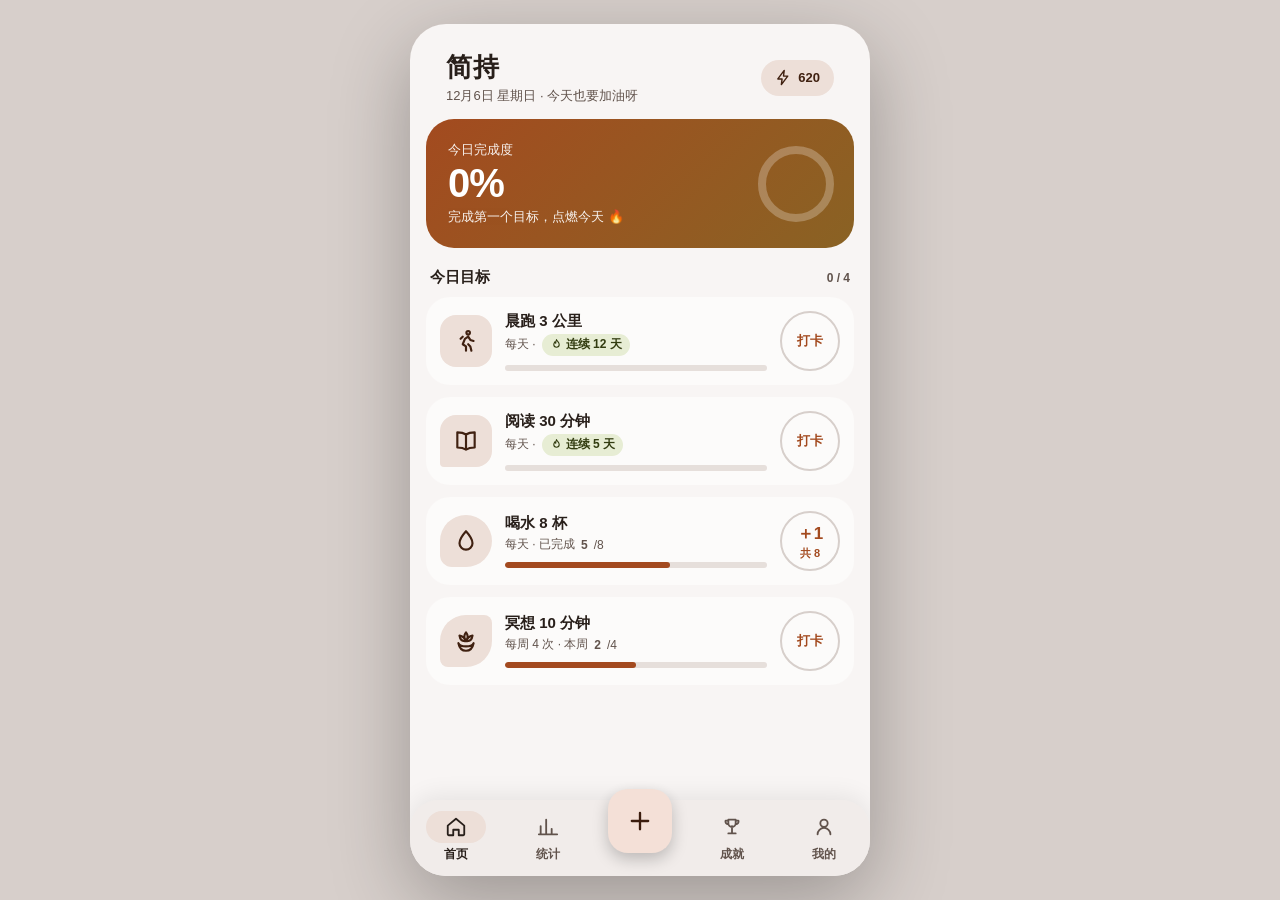
==== index.html @ 39d741bb "feat: 简持 v1.0.0 — 习惯打卡应用(原生 HTML/CSS/JS + Android WebView 壳 + CI)" ====
<!DOCTYPE html>
<html lang="zh-CN">
<head>
<meta charset="UTF-8">
<meta name="viewport" content="width=device-width, initial-scale=1.0, viewport-fit=cover">
<meta name="theme-color" content="#f6f2ec">
<title>简持</title>

  <link rel="stylesheet" href="css/style.css">
</head>
<body>
<div id="app">

  <!-- ================= 首页 ================= -->
  <section class="view active" id="view-home" aria-label="首页">
    <header class="topbar">
      <div class="row">
        <div>
          <h1>简持</h1>
          <div class="date-line" id="dateLine"></div>
        </div>
        <span class="chip" id="energyChip" title="能量"></span>
      </div>
    </header>
    <div class="hero">
      <div class="sub">今日完成度</div>
      <div class="big" id="heroPct">0%</div>
      <div class="sub" id="heroDesc"></div>
      <svg class="ring" width="84" height="84" viewBox="0 0 84 84" aria-hidden="true">
        <circle cx="42" cy="42" r="34" stroke="rgba(255,255,255,.25)" stroke-width="8" fill="none"/>
        <circle id="heroRing" cx="42" cy="42" r="34" stroke="#fff" stroke-width="8" fill="none"
          stroke-linecap="round" stroke-dasharray="213.6" stroke-dashoffset="213.6"
          transform="rotate(-90 42 42)" style="transition:stroke-dashoffset .8s var(--ease-emph)"/>
      </svg>
    </div>
    <div class="section-title">今日目标 <small id="goalCount"></small></div>
    <div id="goalList"></div>
  </section>

  <!-- ================= 统计 ================= -->
  <section class="view" id="view-stats" aria-label="统计">
    <header class="topbar">
      <div class="row"><h1>统计</h1><div class="month-nav"><button class="mn-btn" id="monthPrev" aria-label="上一月">‹</button><span class="chip" id="monthChip"></span><button class="mn-btn" id="monthNext" aria-label="下一月">›</button></div></div>
    </header>
    <div class="stat-row" id="statRow"></div>
    <div class="card">
      <div class="section-title" style="margin:0 0 4px">本周概览 <small id="weekSummary"></small></div>
      <div class="week-strip" id="weekStrip"></div>
    </div>
    <div class="card">
      <b style="font-size:15px" id="heatTitle">本月热力图</b>
      <div class="heat-grid" id="heatGrid"></div>
      <div id="heatDetail" class="heat-detail" hidden></div>
      <div class="legend">少 <i style="background:var(--surface-container-highest)"></i><i class="heat l1" style="aspect-ratio:auto;width:12px"></i><i class="heat l2" style="aspect-ratio:auto;width:12px"></i><i class="heat l3" style="aspect-ratio:auto;width:12px"></i> 多</div>
    </div>
    <div class="card">
      <div class="section-title" style="margin:0 0 4px">目标完成率<small id="perGoalMonth">本月</small></div>
      <div id="perGoalList"></div>
    </div>
  </section>

  <!-- ================= 成就 ================= -->
  <section class="view" id="view-awards" aria-label="成就">
    <header class="topbar"><div class="row"><h1>成就</h1></div></header>
    <div class="level-card">
      <div class="level-badge" id="levelIcon"></div>
      <div style="font-weight:900;font-size:20px" id="levelName"></div>
      <div style="font-size:13px;font-weight:600;margin-top:4px" id="levelNext"></div>
      <div style="background:rgba(0,0,0,.14);border-radius:4px;height:10px;margin-top:12px;overflow:hidden">
        <div id="levelBar" style="width:0%;height:100%;background:var(--tertiary);border-radius:4px;transition:width .8s var(--ease-emph)"></div>
      </div>
    </div>
    <div class="section-title">我的徽章 <small id="badgeCount"></small></div>
    <div class="card"><div class="badge-grid" id="badgeGrid"></div></div>
    <div class="card" style="text-align:center;padding:24px">
      <div id="highlightIcon" style="display:flex;justify-content:center;margin-bottom:8px"></div>
      <b style="display:block;margin-bottom:4px;font-size:16px" id="highlightTitle"></b>
      <span style="font-size:13px;color:var(--on-surface-variant)">只和昨天的自己比，稳稳地向前 🌱</span>
    </div>
  </section>

  <!-- ================= 我的 ================= -->
  <section class="view" id="view-me" aria-label="我的">
    <header class="topbar"><div class="row"><h1>我的</h1></div></header>
    <div class="card me-head">
      <button class="profile-btn" id="profileBtn" aria-label="编辑名字和头像">
        <span class="avatar" id="meAvatar">拾</span>
        <span class="profile-info">
          <b style="font-size:17px" id="meName">拾光者</b>
          <span style="font-size:13px;color:var(--on-surface-variant);font-weight:600;margin-top:2px" id="meLevel"></span>
        </span>
        <span class="profile-pencil" id="profilePencil" aria-hidden="true"></span>
      </button>
    </div>
    <div class="section-title">外观</div>
    <div class="card">
      <div class="me-row">
        <div>
          <div class="lb">主题色</div>
          <div class="hint">Material You 动态取色</div>
        </div>
        <div style="display:flex;gap:8px" id="seedRow"></div>
      </div>
      <div class="me-row">
        <div>
          <div class="lb">深色模式</div>
          <div class="hint">跟随系统或手动切换</div>
        </div>
        <label class="switch"><input type="checkbox" id="darkToggle" aria-label="深色模式"><span class="track"></span><span class="thumb"></span></label>
      </div>
      <div class="me-row">
        <div>
          <div class="lb">减少动效</div>
          <div class="hint">关闭弹跳与彩带动画</div>
        </div>
        <label class="switch"><input type="checkbox" id="motionToggle" aria-label="减少动效"><span class="track"></span><span class="thumb"></span></label>
      </div>
    </div>
    <div class="section-title">数据</div>
    <div class="card">
      <div class="me-row">
        <div><div class="lb">导出数据</div><div class="hint">下载 JSON 备份</div></div>
        <button class="btn btn-tonal" id="exportBtn" style="height:42px">导出</button>
      </div>
      <div class="me-row">
        <div><div class="lb">导入数据</div><div class="hint">从 JSON 备份恢复</div></div>
        <button class="btn btn-tonal" id="importBtn" style="height:42px">导入</button>
        <input type="file" id="importFile" accept=".json,application/json" style="display:none">
      </div>
      <div class="me-row">
        <div><div class="lb">清空数据</div><div class="hint">删除全部目标与记录</div></div>
        <button class="btn btn-tonal" id="clearBtn" style="height:42px">清空</button>
      </div>
      <div class="me-row">
        <div><div class="lb">重置演示数据</div><div class="hint">恢复到初始状态</div></div>
        <button class="btn btn-tonal" id="resetBtn" style="height:42px">重置</button>
      </div>
    </div>
    <p style="text-align:center;font-size:12px;color:var(--on-surface-variant);margin-top:20px;line-height:1.8">
      简持 · 个人习惯打卡应用<br>所有数据仅保存在本机浏览器,不会上传至任何服务器
    </p>
  </section>

  <!-- 底部导航 + FAB -->
  <nav class="navbar" aria-label="底部导航">
    <button class="nav-item active" data-view="home" aria-label="首页">
      <span class="pill" data-ico="home"></span><span>首页</span>
    </button>
    <button class="nav-item" data-view="stats" aria-label="统计">
      <span class="pill" data-ico="stats"></span><span>统计</span>
    </button>
    <span class="fab-slot">
      <button class="fab" id="fabBtn" aria-label="创建目标"></button>
    </span>
    <button class="nav-item" data-view="awards" aria-label="成就">
      <span class="pill" data-ico="trophy"></span><span>成就</span>
    </button>
    <button class="nav-item" data-view="me" aria-label="我的">
      <span class="pill" data-ico="person"></span><span>我的</span>
    </button>
  </nav>

  <div class="scrim" id="scrim"></div>

  <!-- 创建目标弹层 -->
  <div class="sheet" id="createSheet" role="dialog" aria-modal="true" aria-label="创建新目标">
    <div class="drag-handle"></div>
    <h2 id="sheetTitle">创建新目标 ✨</h2>
    <label class="field-label" for="goalNameInput">目标名称</label>
    <input class="text-field" id="goalNameInput" maxlength="20" placeholder="例如：每天背 20 个单词">
    <span class="field-label">选个图标</span>
    <div class="icon-row" id="iconRow"></div>
    <span class="field-label">完成周期</span>
    <div class="seg" id="freqSeg">
      <button class="sel" data-freq="daily">每天</button>
      <button data-freq="weekly">每周</button>
      <button data-freq="monthly">每月</button>
    </div>
    <div class="stepper" id="freqStepper" style="margin-top:14px">
      <span style="font-size:13px;color:var(--on-surface-variant);font-weight:600" id="stepLabel">每周完成</span>
      <button class="step-btn" id="stepMinus" aria-label="减少">−</button>
      <b id="stepVal">5</b>
      <button class="step-btn" id="stepPlus" aria-label="增加">＋</button>
      <span style="font-size:13px;color:var(--on-surface-variant);font-weight:600">次</span>
    </div>
    <div class="stepper" id="dailyCountRow" style="margin-top:14px;display:none">
      <span style="font-size:13px;color:var(--on-surface-variant);font-weight:600">每日次数</span>
      <button class="step-btn" id="cntMinus" aria-label="减少次数">−</button>
      <b id="cntVal">1</b>
      <button class="step-btn" id="cntPlus" aria-label="增加次数">＋</button>
      <span style="font-size:13px;color:var(--on-surface-variant);font-weight:600">次（如喝水 8 杯）</span>
    </div>
    <div class="freq-hint" id="freqHint"></div>
    <button class="btn btn-filled btn-block" id="createBtn" style="margin-top:18px;height:54px">创建目标 🚀</button>
    <button class="btn btn-danger-text btn-block" id="delGoalBtn" style="margin-top:8px;height:48px;display:none">删除目标</button>
  </div>

  <!-- 编辑资料弹层 -->
  <div class="sheet" id="profileSheet" role="dialog" aria-modal="true" aria-label="编辑资料">
    <div class="drag-handle"></div>
    <h2>编辑资料 ✏️</h2>
    <span class="field-label">选个头像</span>
    <div class="icon-row" id="avatarRow"></div>
    <label class="field-label" for="profileNameInput">名字</label>
    <input class="text-field" id="profileNameInput" maxlength="12" placeholder="给自己起个名字">
    <button class="btn btn-filled btn-block" id="profileSaveBtn" style="margin-top:18px;height:54px">保存资料</button>
  </div>

  <!-- 庆祝弹层 -->
  <div class="cele-mask" id="celeMask">
    <div class="cele" role="dialog" aria-modal="true" aria-label="打卡成功">
      <div class="medal" id="celeIcon"></div>
      <h3 id="celeTitle">打卡成功！</h3>
      <p id="celeSub">又向目标迈进了一步</p>
      <div class="streak-line" id="celeLine"></div>
      <button class="btn btn-text btn-block" id="celeUndo">撤销本次打卡</button>
      <button class="btn btn-filled btn-block" id="celeOk">太棒了！</button>
    </div>
  </div>

  <div class="snackbar" id="snackbar"><span id="snackMsg"></span><button id="snackAct"></button></div>
  <canvas id="confetti"></canvas>
</div>


  <script src="js/utils.js"></script>
  <script src="js/store.js"></script>
  <script src="js/theme.js"></script>
  <script src="js/domain.js"></script>
  <script src="js/badges.js"></script>
  <script src="js/render.js"></script>
  <script src="js/main.js"></script>
</body>
</html>
---- css/style.css ----
/* ============================================================
 * 简持 · 样式(Material 3 Expressive)
 * 设计令牌由 js/theme.js 按种子色动态覆盖
 * ============================================================ */
/* ============================================================
   简持 · Android 16 / Material 3 Expressive
   动态取色：JS 根据「种子色 + 明暗模式」实时生成 tonal 色板
   ============================================================ */
:root{
  /* —— M3 色彩令牌（JS 动态覆盖）—— */
  --primary:#8f4c38; --on-primary:#fff; --primary-container:#ffdbd1; --on-primary-container:#3a0b01;
  --secondary-container:#f5ded6; --on-secondary-container:#3a0b01;
  --tertiary:#6c5b2f; --on-tertiary:#fff; --tertiary-container:#f5e1b3; --on-tertiary-container:#241a00;
  --surface:#f6f2ec; --surface-dim:#d8cfc7;
  --surface-container-low:#fef8f2; --surface-container:#f0eae3; --surface-container-high:#eae4dd; --surface-container-highest:#e4ded7;
  --on-surface:#201b18; --on-surface-variant:#52443e; --outline:#84736c; --outline-variant:#d7c3bb;
  --inverse-surface:#362f2c; --inverse-on-surface:#fbeee8;
  --error:#b3261e; --scrim:rgba(0,0,0,.45);
  --good:#3b7d4f;

  /* —— 形状 —— */
  --r-xs:8px; --r-sm:12px; --r-md:16px; --r-lg:24px; --r-xl:28px; --r-pill:999px;

  /* —— 动效 —— */
  --ease-emph:cubic-bezier(.2,0,0,1);
  --ease-spring:cubic-bezier(.34,1.4,.5,1);
  --dur-s:180ms; --dur-m:280ms; --dur-l:450ms;

  --nav-h:76px;
}
*{ margin:0; padding:0; box-sizing:border-box; -webkit-tap-highlight-color:transparent; }
html,body{ height:100%; }
body{
  font-family:"Roboto Flex","HarmonyOS Sans SC","MiSans","Noto Sans SC",-apple-system,"PingFang SC","Microsoft YaHei",sans-serif;
  background:var(--surface-dim); color:var(--on-surface);
  display:flex; justify-content:center;
  transition:background var(--dur-m) var(--ease-emph);
}

/* ============ 应用外壳 ============ */
#app{
  width:100%; max-width:460px; height:100dvh;
  background:var(--surface); position:relative; overflow:clip;
  display:flex; flex-direction:column;
  transition:background var(--dur-m) var(--ease-emph);
}
@media (min-width:520px){
  body{ padding:24px 0; }
  #app{ height:calc(100dvh - 48px); border-radius:36px; box-shadow:0 24px 80px rgba(0,0,0,.28); }
}

/* 顶栏 */
.topbar{ padding:calc(env(safe-area-inset-top,0px) + 18px) 20px 6px; flex-shrink:0; }
.topbar .row{ display:flex; align-items:center; justify-content:space-between; gap:12px; }
.topbar h1{ font-size:26px; font-weight:800; letter-spacing:.5px; }
.topbar .date-line{ font-size:13px; color:var(--on-surface-variant); margin-top:2px; font-weight:500; }
.chip{
  display:inline-flex; align-items:center; gap:6px; height:36px; padding:0 14px;
  background:var(--secondary-container); color:var(--on-secondary-container);
  border-radius:var(--r-pill); font-size:13px; font-weight:700; border:none;
}
.month-nav{ display:flex; align-items:center; gap:4px; }
.mn-btn{
  width:36px; height:36px; border:none; border-radius:50%; cursor:pointer; font-family:inherit;
  background:var(--secondary-container); color:var(--on-secondary-container);
  font-size:18px; font-weight:800; line-height:1; padding-bottom:2px;
}
.mn-btn:disabled{ opacity:.35; cursor:default; }
.empty-hint{
  text-align:center; padding:36px 16px; color:var(--on-surface-variant);
  font-size:14px; font-weight:600; background:var(--surface-container-low);
  border-radius:var(--r-lg);
}

/* 视图容器 */
main{ flex:1; position:relative; overflow:hidden; }
.view{
  position:absolute; inset:0; overflow-y:auto; -webkit-overflow-scrolling:touch;
  padding:8px 16px calc(var(--nav-h) + 96px + env(safe-area-inset-bottom,0px));
  opacity:0; transform:translateY(14px) scale(.985); pointer-events:none;
  transition:opacity var(--dur-m) var(--ease-emph), transform var(--dur-m) var(--ease-emph);
}
.view.active{ opacity:1; transform:none; pointer-events:auto; }
.view::-webkit-scrollbar{ width:0; }

/* ============ 通用组件 ============ */
.card{
  background:var(--surface-container-low); border-radius:var(--r-lg);
  padding:18px; margin-bottom:14px;
}
.section-title{ font-size:15px; font-weight:800; margin:20px 4px 10px; display:flex; justify-content:space-between; align-items:baseline; }
.section-title small{ font-size:12px; color:var(--on-surface-variant); font-weight:600; }

/* 药丸按钮 + state-layer */
.btn{
  position:relative; overflow:hidden; border:none; cursor:pointer;
  height:48px; padding:0 24px; border-radius:var(--r-pill);
  font-size:15px; font-weight:700; font-family:inherit;
  display:inline-flex; align-items:center; justify-content:center; gap:8px;
  transition:border-radius var(--dur-m) var(--ease-spring), transform var(--dur-s) var(--ease-emph), box-shadow var(--dur-m);
}
.btn::after{ content:""; position:absolute; inset:0; background:currentColor; opacity:0; transition:opacity var(--dur-s); border-radius:inherit; }
.btn:hover::after{ opacity:.08; } .btn:active::after{ opacity:.14; }
.btn:active{ border-radius:var(--r-md); transform:scale(.97); }
.btn:focus-visible{ outline:3px solid var(--primary); outline-offset:2px; }
.btn-filled{ background:var(--primary); color:var(--on-primary); box-shadow:0 2px 8px rgba(0,0,0,.15); }
.btn-tonal{ background:var(--secondary-container); color:var(--on-secondary-container); }
.btn-text{ background:transparent; color:var(--primary); padding:0 14px; }
.btn-danger-text{ background:transparent; color:var(--error); padding:0 14px; }
.btn-block{ width:100%; }
.btn[disabled]{ opacity:.4; pointer-events:none; }

/* 图标按钮 ≥44px */
.icon-btn{
  width:44px; height:44px; border:none; border-radius:50%; cursor:pointer;
  background:transparent; color:var(--on-surface-variant);
  display:inline-flex; align-items:center; justify-content:center; position:relative; overflow:hidden;
  transition:background var(--dur-s), transform var(--dur-s) var(--ease-emph);
}
.icon-btn:hover{ background:color-mix(in srgb, var(--on-surface) 8%, transparent); }
.icon-btn:active{ transform:scale(.9); }
.icon-btn:focus-visible{ outline:3px solid var(--primary); outline-offset:1px; }
svg{ display:block; }

/* ============ 首页 ============ */
.hero{
  background:linear-gradient(135deg, var(--primary), color-mix(in srgb, var(--primary) 55%, var(--tertiary)));
  color:var(--on-primary); border-radius:var(--r-xl); padding:22px;
  position:relative; overflow:hidden; margin-top:8px;
}
.hero .big{ font-size:40px; font-weight:900; letter-spacing:-1px; margin:2px 0; }
.hero .sub{ font-size:13px; opacity:.92; font-weight:500; }
.hero svg.ring{ position:absolute; right:16px; top:50%; transform:translateY(-50%); }

.goal-card{
  background:var(--surface-container-low); border-radius:var(--r-lg);
  padding:14px; display:flex; align-items:center; gap:13px; margin-bottom:12px;
  position:relative; overflow:hidden;
  transition:background var(--dur-m) var(--ease-emph);
  animation:card-in var(--dur-l) var(--ease-emph) backwards;
}
@keyframes card-in{ from{ opacity:0; transform:translateY(18px); } }
.goal-card.done{ background:var(--secondary-container); }
.goal-card.done .goal-name{ text-decoration:line-through; text-decoration-thickness:2px; color:var(--on-surface-variant); }
.goal-shape{
  width:52px; height:52px; flex-shrink:0; display:flex; align-items:center; justify-content:center;
  color:var(--on-secondary-container); background:var(--secondary-container);
  transition:border-radius var(--dur-l) var(--ease-spring);
}
.goal-card[data-shape="0"] .goal-shape{ border-radius:16px; }
.goal-card[data-shape="1"] .goal-shape{ border-radius:16px 16px 16px 4px; }
.goal-card[data-shape="2"] .goal-shape{ border-radius:50% 50% 50% 12px; }
.goal-card[data-shape="3"] .goal-shape{ border-radius:26px 8px 26px 8px; }
.goal-card.done .goal-shape{ border-radius:50%; background:var(--primary); color:var(--on-primary); }
.goal-info{ flex:1; min-width:0; display:block; }
.goal-info-btn{
  flex:1; min-width:0; display:flex; align-items:center; gap:13px;
  background:none; border:none; padding:0; margin:0; text-align:left;
  font-family:inherit; cursor:pointer; color:inherit;
}
.goal-info-btn:focus-visible{ outline:3px solid var(--primary); outline-offset:2px; border-radius:12px; }
.goal-name{ display:block; font-weight:800; font-size:15px; overflow-wrap:anywhere; }
.goal-meta{ font-size:12px; color:var(--on-surface-variant); margin-top:3px; display:flex; align-items:center; gap:6px; font-weight:500; }
.streak-chip{
  display:inline-flex; align-items:center; gap:3px; height:22px; padding:0 8px;
  background:var(--tertiary-container); color:var(--on-tertiary-container);
  border-radius:var(--r-pill); font-size:12px; font-weight:800;
}
.mini-progress{ display:block; height:6px; background:var(--surface-container-highest); border-radius:3px; margin-top:9px; overflow:hidden; }
.mini-progress i{ display:block; height:100%; border-radius:3px; background:var(--primary); transition:width .5s var(--ease-emph); }

/* 打卡按钮：形状变形（M3 Expressive 标志性交互） */
.check-btn{
  width:60px; height:60px; border-radius:50%; border:2px solid var(--outline-variant);
  background:var(--surface-container-low); color:var(--primary); cursor:pointer; flex-shrink:0;
  display:flex; flex-direction:column; align-items:center; justify-content:center; gap:1px;
  font-size:11px; font-weight:800; font-family:inherit; position:relative; overflow:hidden;
  transition:border-radius var(--dur-l) var(--ease-spring), background var(--dur-m) var(--ease-emph),
             color var(--dur-m), border-color var(--dur-m), transform var(--dur-m) var(--ease-spring);
}
.check-btn::after{ content:""; position:absolute; inset:0; border-radius:inherit; background:currentColor; opacity:0; transition:opacity var(--dur-s); }
.check-btn:hover::after{ opacity:.06; } .check-btn:active::after{ opacity:.12; }
.check-btn:active{ border-radius:18px; transform:scale(.94); }
.check-btn:focus-visible{ outline:3px solid var(--primary); outline-offset:2px; }
.check-btn.checked{
  background:var(--primary); color:var(--on-primary); border-color:transparent; border-radius:16px;
  animation:pop .5s var(--ease-spring);
}
@keyframes pop{ 0%{transform:scale(.55);} 55%{transform:scale(1.12);} 100%{transform:scale(1);} }

/* ============ 统计 ============ */
.stat-row{ display:flex; gap:10px; margin-bottom:14px; }
.stat-box{ flex:1; background:var(--surface-container-low); border-radius:var(--r-lg); padding:14px 8px; text-align:center; }
.stat-box b{ font-size:22px; display:block; font-variant-numeric:tabular-nums; }
.stat-box span{ font-size:12px; color:var(--on-surface-variant); font-weight:600; }
.week-strip{ display:flex; justify-content:space-between; }
.day-cell{ text-align:center; width:40px; }
.day-cell .d{
  width:38px; height:38px; margin:0 auto; border-radius:50%;
  display:flex; align-items:center; justify-content:center;
  font-size:13px; font-weight:800; background:var(--surface-container-highest); color:var(--on-surface-variant);
  transition:background var(--dur-m), color var(--dur-m);
}
.day-cell .d.hit{ background:var(--primary); color:var(--on-primary); }
.day-cell .d.today{ box-shadow:inset 0 0 0 2.5px var(--primary); color:var(--primary); }
.day-cell .d.today.hit{ color:var(--on-primary); box-shadow:none; }
.day-cell .lbl{ font-size:12px; margin-top:5px; color:var(--on-surface-variant); font-weight:600; }
.heat-grid{ display:grid; grid-template-columns:repeat(7,1fr); gap:6px; margin-top:12px; }
.heat{ aspect-ratio:1; border-radius:7px; background:var(--surface-container-highest); cursor:pointer; }
.heat.off{ opacity:.35; cursor:default; }
.heat.l1{ background:color-mix(in srgb, var(--primary) 25%, var(--surface-container)); }
.heat.l2{ background:color-mix(in srgb, var(--primary) 55%, var(--surface-container)); }
.heat.l3{ background:var(--primary); }
.heat.today{ outline:2.5px solid var(--primary); outline-offset:1.5px; }
.heat.sel{ outline:3px solid var(--tertiary); outline-offset:1.5px; }
.heat-detail{ margin-top:14px; background:var(--surface-container); border-radius:var(--r-md); padding:12px 14px; }
.hd-title{ font-size:13px; font-weight:800; color:var(--on-surface-variant); margin-bottom:4px; }
.legend{ display:flex; justify-content:flex-end; align-items:center; gap:5px; margin-top:12px; font-size:12px; color:var(--on-surface-variant); }
.legend i{ width:12px; height:12px; border-radius:4px; display:inline-block; }
.per-goal{ display:flex; align-items:center; gap:12px; padding:11px 2px; border-bottom:1px solid var(--outline-variant); }
.per-goal:last-child{ border-bottom:none; }
.per-goal .nm{ font-size:14px; font-weight:700; flex:1; }
.per-goal .pc{ font-size:13px; font-weight:800; color:var(--primary); font-variant-numeric:tabular-nums; }

/* ============ 成就 ============ */
.level-card{
  background:var(--tertiary-container); color:var(--on-tertiary-container);
  border-radius:var(--r-xl); padding:22px; text-align:center;
}
.level-badge{
  width:76px; height:76px; margin:0 auto 10px; background:var(--tertiary); color:var(--on-tertiary);
  border-radius:38% 62% 55% 45% / 50% 42% 58% 50%;
  display:flex; align-items:center; justify-content:center;
  animation:blob 6s ease-in-out infinite;
}
@keyframes blob{ 0%,100%{ border-radius:38% 62% 55% 45%/50% 42% 58% 50%; } 50%{ border-radius:55% 45% 42% 58%/45% 58% 42% 55%; } }
.badge-grid{ display:grid; grid-template-columns:repeat(4,1fr); gap:14px 8px; }
.badge{ text-align:center; }
.badge .b{
  position:relative; width:58px; height:58px; margin:0 auto 6px; display:flex; align-items:center; justify-content:center;
  background:var(--secondary-container); color:var(--on-secondary-container);
  border-radius:20px; transition:border-radius var(--dur-l) var(--ease-spring);
}
.badge-count{
  position:absolute; top:-7px; right:-9px; min-width:19px; text-align:center;
  background:var(--tertiary); color:var(--on-tertiary);
  font-size:10px; font-weight:900; font-style:normal; line-height:1;
  padding:3px 5px; border-radius:999px; white-space:nowrap;
  box-shadow:0 1px 3px rgba(0,0,0,.25);
}
.badge:hover .b{ border-radius:50%; }
.badge span{ font-size:12px; color:var(--on-surface-variant); font-weight:600; display:block; }
.badge.locked .b{ background:var(--surface-container-highest); color:var(--outline); }
.badge.locked span{ color:var(--outline); }

/* ============ 我的 ============ */
.me-head{ display:flex; align-items:center; gap:16px; }
.profile-btn{
  flex:1; min-width:0; display:flex; align-items:center; gap:16px;
  background:none; border:none; padding:0; margin:0; text-align:left;
  font-family:inherit; color:inherit; cursor:pointer;
}
.profile-btn:focus-visible{ outline:3px solid var(--primary); outline-offset:2px; border-radius:12px; }
.profile-info{ flex:1; min-width:0; display:flex; flex-direction:column; }
.profile-pencil{ color:var(--on-surface-variant); flex-shrink:0; display:flex; }
.avatar{
  width:64px; height:64px; border-radius:50%; background:var(--primary); color:var(--on-primary);
  display:flex; align-items:center; justify-content:center; font-size:26px; font-weight:900; flex-shrink:0;
}
.me-row{ display:flex; justify-content:space-between; align-items:center; gap:12px; padding:13px 2px; border-bottom:1px solid var(--outline-variant); }
.me-row:last-child{ border-bottom:none; }
.me-row .lb{ font-size:14px; font-weight:700; display:flex; align-items:center; gap:10px; }
.me-row .lb svg{ color:var(--on-surface-variant); }
.me-row .hint{ font-size:12px; color:var(--on-surface-variant); font-weight:500; margin-top:2px; }
.seed-dot{ width:44px; height:44px; border-radius:50%; border:none; cursor:pointer; position:relative;
  transition:transform var(--dur-s) var(--ease-spring); }
.seed-dot:active{ transform:scale(.88); }
.seed-dot:focus-visible{ outline:3px solid var(--on-surface); outline-offset:2px; }
.seed-dot.sel::after{
  content:""; position:absolute; inset:-5px; border-radius:50%;
  border:3px solid var(--on-surface);
}

/* M3 开关 */
.switch{ position:relative; width:52px; height:32px; flex-shrink:0; }
.switch input{ position:absolute; opacity:0; width:100%; height:100%; margin:0; cursor:pointer; z-index:1; }
.switch .track{
  position:absolute; inset:0; border-radius:var(--r-pill);
  background:var(--surface-container-highest); border:2px solid var(--outline);
  transition:background var(--dur-m) var(--ease-emph), border-color var(--dur-m);
}
.switch .thumb{
  position:absolute; top:50%; left:6px; width:16px; height:16px; border-radius:50%;
  background:var(--outline); transform:translateY(-50%);
  transition:all var(--dur-m) var(--ease-spring);
}
.switch input:checked ~ .track{ background:var(--primary); border-color:var(--primary); }
.switch input:checked ~ .thumb{ left:26px; width:24px; height:24px; background:var(--on-primary); }
.switch input:focus-visible ~ .track{ outline:3px solid var(--primary); outline-offset:2px; }

/* ============ 底部导航 + FAB ============ */
.navbar{
  position:absolute; bottom:0; left:0; right:0; z-index:30;
  height:calc(var(--nav-h) + env(safe-area-inset-bottom,0px));
  padding-bottom:env(safe-area-inset-bottom,0px);
  background:var(--surface-container); display:flex; align-items:stretch;
  border-radius:var(--r-xl) var(--r-xl) 0 0;
  box-shadow:0 -4px 24px rgba(0,0,0,.08);
}
.nav-item{
  flex:1; border:none; background:none; cursor:pointer; font-family:inherit;
  display:flex; flex-direction:column; align-items:center; justify-content:center; gap:3px;
  color:var(--on-surface-variant); padding:6px 0 8px;
}
.nav-item .pill{
  width:60px; height:32px; border-radius:var(--r-pill); display:flex; align-items:center; justify-content:center;
  transition:background var(--dur-m) var(--ease-emph), border-radius var(--dur-l) var(--ease-spring);
}
.nav-item:active .pill{ border-radius:var(--r-sm); }
.nav-item span{ font-size:12px; font-weight:700; }
.nav-item.active{ color:var(--on-surface); }
.nav-item.active .pill{ background:var(--secondary-container); }
.nav-item:focus-visible{ outline:3px solid var(--primary); outline-offset:-3px; border-radius:var(--r-md); }
.fab-slot{ flex:1; display:flex; align-items:center; justify-content:center; }
.fab{
  width:64px; height:64px; border-radius:20px; border:none; cursor:pointer;
  background:var(--primary-container); color:var(--on-primary-container);
  display:flex; align-items:center; justify-content:center;
  box-shadow:0 6px 16px rgba(0,0,0,.22); margin-top:-34px;
  transition:border-radius var(--dur-l) var(--ease-spring), transform var(--dur-m) var(--ease-spring), background var(--dur-m);
}
.fab:hover{ border-radius:32px; }
.fab:active{ transform:scale(.92) rotate(90deg); border-radius:50%; }
.fab:focus-visible{ outline:3px solid var(--primary); outline-offset:3px; }

/* ============ 底部弹层（创建目标） ============ */
.scrim{
  position:absolute; inset:0; background:var(--scrim); z-index:40;
  opacity:0; pointer-events:none; visibility:hidden;
  transition:opacity var(--dur-m), visibility 0s linear var(--dur-m);
}
.scrim.show{ opacity:1; pointer-events:auto; visibility:visible; }
.sheet{
  position:absolute; left:0; right:0; bottom:0; z-index:41;
  background:var(--surface-container-low);
  border-radius:var(--r-xl) var(--r-xl) 0 0;
  padding:10px 20px calc(24px + env(safe-area-inset-bottom,0px));
  transform:translateY(100%); visibility:hidden;
  transition:transform var(--dur-l) var(--ease-emph), visibility 0s linear var(--dur-l);
  max-height:86%; overflow-y:auto;
}
.sheet.show{ transform:none; visibility:visible; transition:transform var(--dur-l) var(--ease-emph); }
.drag-handle{ width:36px; height:4px; border-radius:2px; background:var(--outline-variant); margin:4px auto 14px; }
.sheet h2{ font-size:20px; font-weight:800; margin-bottom:16px; }
.field-label{ font-size:13px; font-weight:800; margin:16px 2px 8px; display:block; }
.text-field{
  width:100%; height:52px; border-radius:var(--r-sm) var(--r-sm) 0 0;
  border:none; border-bottom:2px solid var(--outline);
  background:var(--surface-container-high); color:var(--on-surface);
  font-size:15px; font-family:inherit; padding:0 16px; outline:none;
  transition:border-color var(--dur-s), background var(--dur-s);
}
.text-field:focus{ border-bottom-color:var(--primary); background:var(--surface-container-highest); }
.icon-row{ display:flex; gap:10px; flex-wrap:wrap; }
.icon-opt{
  width:48px; height:48px; border-radius:14px; border:2px solid transparent; cursor:pointer;
  background:var(--surface-container-high); color:var(--on-surface-variant);
  display:flex; align-items:center; justify-content:center;
  transition:all var(--dur-s) var(--ease-spring);
}
.icon-opt.sel{ border-color:var(--primary); background:var(--secondary-container); color:var(--on-secondary-container); border-radius:50%; transform:scale(1.06); }
.icon-opt:focus-visible{ outline:3px solid var(--primary); outline-offset:2px; }
.avatar-opt{ font-size:22px; color:var(--on-surface); }
.seg{ display:flex; background:var(--surface-container-high); border-radius:var(--r-pill); padding:4px; gap:4px; }
.seg button{
  flex:1; height:42px; border:none; border-radius:var(--r-pill); cursor:pointer; font-family:inherit;
  background:transparent; color:var(--on-surface-variant); font-size:14px; font-weight:700;
  transition:all var(--dur-m) var(--ease-emph);
}
.seg button.sel{ background:var(--primary); color:var(--on-primary); }
.seg button:focus-visible{ outline:3px solid var(--primary); outline-offset:1px; }
.stepper{ display:flex; align-items:center; gap:16px; }
.stepper .step-btn{
  width:48px; height:48px; border-radius:16px; border:2px solid var(--outline-variant); cursor:pointer;
  background:var(--surface-container-low); color:var(--on-surface); font-size:22px; font-weight:800;
  display:flex; align-items:center; justify-content:center; font-family:inherit;
  transition:transform var(--dur-s) var(--ease-spring), border-color var(--dur-s);
}
.stepper .step-btn:active{ transform:scale(.88); border-color:var(--primary); }
.stepper .step-btn:focus-visible{ outline:3px solid var(--primary); outline-offset:2px; }
.stepper b{ font-size:22px; min-width:36px; text-align:center; font-variant-numeric:tabular-nums; }
.freq-hint{ margin-top:12px; font-size:13px; color:var(--on-surface-variant); background:var(--surface-container);
  padding:11px 14px; border-radius:var(--r-md); font-weight:500; }

/* ============ 庆祝弹层 ============ */
.cele-mask{
  position:absolute; inset:0; background:var(--scrim); z-index:60;
  display:flex; align-items:center; justify-content:center; padding:28px;
  opacity:0; pointer-events:none; visibility:hidden;
  transition:opacity var(--dur-m), visibility 0s linear var(--dur-m);
}
.cele-mask.show{ opacity:1; pointer-events:auto; visibility:visible; transition:opacity var(--dur-m); }
.cele{
  background:var(--surface-container-low); border-radius:var(--r-xl);
  padding:30px 26px; text-align:center; width:100%; max-width:320px;
  transform:scale(.7); transition:transform var(--dur-l) var(--ease-spring);
}
.cele-mask.show .cele{ transform:scale(1); }
.cele .medal{
  width:88px; height:88px; margin:0 auto 12px; background:var(--tertiary-container); color:var(--on-tertiary-container);
  border-radius:50%; display:flex; align-items:center; justify-content:center;
}
.cele h3{ font-size:22px; margin-bottom:4px; }
.cele p{ color:var(--on-surface-variant); font-size:14px; margin-bottom:14px; }
.cele .streak-line{
  background:var(--secondary-container); color:var(--on-secondary-container);
  border-radius:var(--r-md); padding:12px; font-weight:800; font-size:14px; margin-bottom:18px;
}
.cele .btn + .btn{ margin-top:8px; }

/* ============ Snackbar ============ */
.snackbar{
  position:absolute; left:16px; right:16px; bottom:calc(var(--nav-h) + 20px + env(safe-area-inset-bottom,0px));
  z-index:70; background:var(--inverse-surface); color:var(--inverse-on-surface);
  border-radius:var(--r-sm); padding:14px 16px; font-size:14px; font-weight:600;
  display:flex; align-items:center; justify-content:space-between; gap:12px;
  transform:translateY(20px); opacity:0; pointer-events:none;
  transition:all var(--dur-m) var(--ease-emph);
}
.snackbar.show{ transform:none; opacity:1; pointer-events:auto; }
.snackbar button{
  border:none; background:none; color:color-mix(in srgb, var(--inverse-on-surface) 100%, transparent);
  filter:brightness(1.25); font-weight:800; font-size:14px; cursor:pointer; font-family:inherit;
  padding:8px 10px; border-radius:var(--r-sm);
}
.snackbar button:focus-visible{ outline:2px solid var(--inverse-on-surface); }

#confetti{ position:absolute; inset:0; pointer-events:none; z-index:80; }

/* 深色模式下降低彩带遮罩强度等 */
@media (prefers-reduced-motion: reduce){
  *, *::before, *::after{ animation-duration:.01ms !important; animation-iteration-count:1 !important; transition-duration:.01ms !important; }
}
body.reduce-motion *, body.reduce-motion *::before, body.reduce-motion *::after{
  animation-duration:.01ms !important; animation-iteration-count:1 !important; transition-duration:.01ms !important;
}
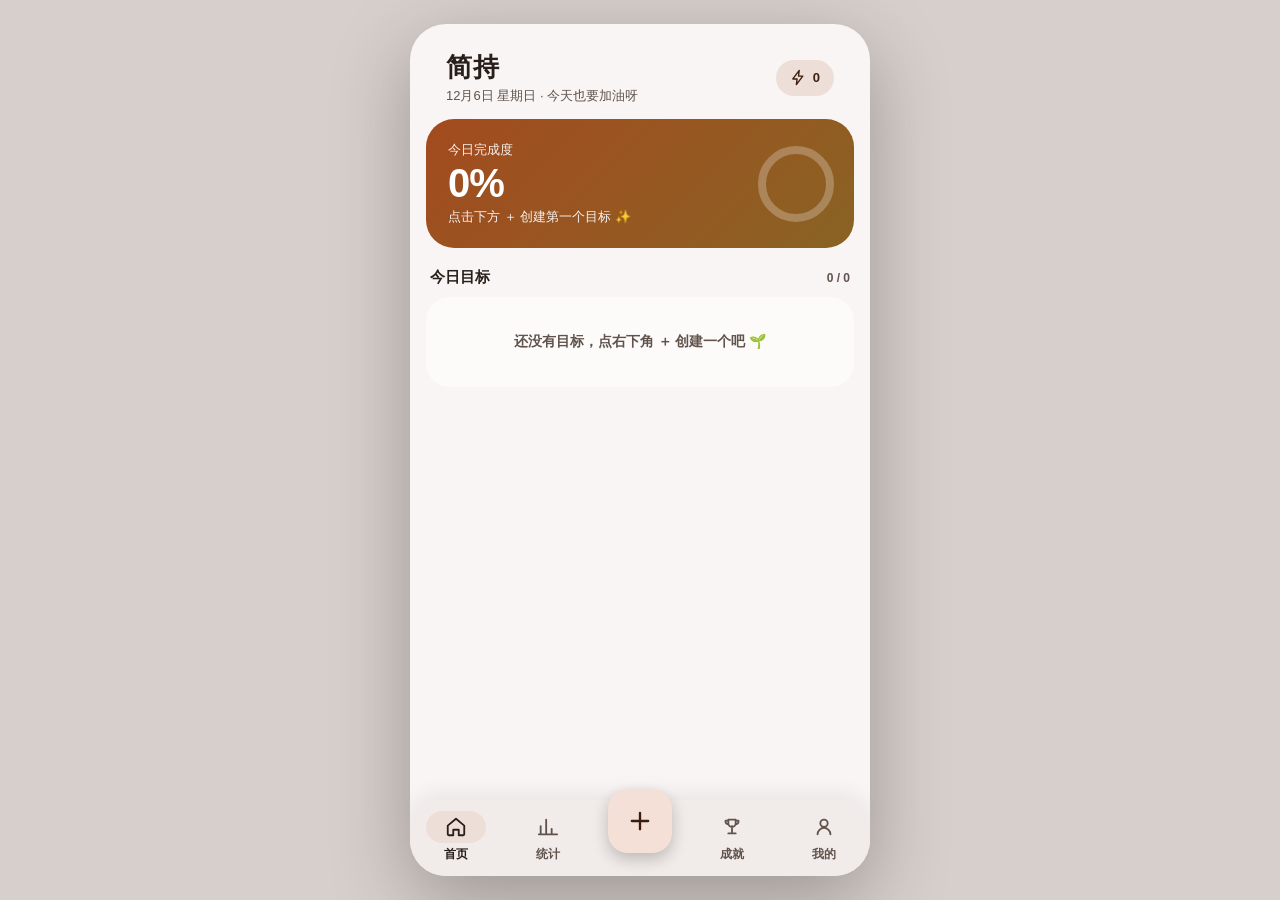
==== commit 17364b48: "feat(v1.2.0): 默认空数据启动,新增本机备份/恢复,移除演示数据" ====
--- a/index.html
+++ b/index.html
@@ -86,7 +86,7 @@
       <button class="profile-btn" id="profileBtn" aria-label="编辑名字和头像">
         <span class="avatar" id="meAvatar">拾</span>
         <span class="profile-info">
-          <b style="font-size:17px" id="meName">拾光者</b>
+          <b style="font-size:17px" id="meName">简友</b>
           <span style="font-size:13px;color:var(--on-surface-variant);font-weight:600;margin-top:2px" id="meLevel"></span>
         </span>
         <span class="profile-pencil" id="profilePencil" aria-hidden="true"></span>
@@ -132,8 +132,11 @@
         <button class="btn btn-tonal" id="clearBtn" style="height:42px">清空</button>
       </div>
       <div class="me-row">
-        <div><div class="lb">重置演示数据</div><div class="hint">恢复到初始状态</div></div>
-        <button class="btn btn-tonal" id="resetBtn" style="height:42px">重置</button>
+        <div><div class="lb">本机备份</div><div class="hint" id="backupHint">尚未备份</div></div>
+        <div style="display:flex;gap:8px">
+          <button class="btn btn-tonal" id="backupSaveBtn" style="height:42px">备份</button>
+          <button class="btn btn-tonal" id="backupRestoreBtn" style="height:42px" disabled>恢复</button>
+        </div>
       </div>
     </div>
     <p style="text-align:center;font-size:12px;color:var(--on-surface-variant);margin-top:20px;line-height:1.8">
@@ -218,6 +221,18 @@
     </div>
   </div>
 
+  <!-- 徽章详情弹层 -->
+  <div class="cele-mask" id="badgeMask">
+    <div class="cele" role="dialog" aria-modal="true" aria-label="徽章详情">
+      <div class="medal" id="badgeInfoIcon"></div>
+      <h3 id="badgeInfoName"></h3>
+      <p id="badgeInfoStatus"></p>
+      <div class="streak-line" id="badgeInfoDesc"></div>
+      <p id="badgeInfoProgress" style="font-size:13px;color:var(--on-surface-variant);margin:-4px 0 14px"></p>
+      <button class="btn btn-filled btn-block" id="badgeInfoOk">知道啦</button>
+    </div>
+  </div>
+
   <div class="snackbar" id="snackbar"><span id="snackMsg"></span><button id="snackAct"></button></div>
   <canvas id="confetti"></canvas>
 </div>
--- a/css/style.css
+++ b/css/style.css
@@ -235,7 +235,7 @@
 }
 @keyframes blob{ 0%,100%{ border-radius:38% 62% 55% 45%/50% 42% 58% 50%; } 50%{ border-radius:55% 45% 42% 58%/45% 58% 42% 55%; } }
 .badge-grid{ display:grid; grid-template-columns:repeat(4,1fr); gap:14px 8px; }
-.badge{ text-align:center; }
+.badge{ text-align:center; border:none; background:none; padding:0; margin:0; cursor:pointer; font-family:inherit; }
 .badge .b{
   position:relative; width:58px; height:58px; margin:0 auto 6px; display:flex; align-items:center; justify-content:center;
   background:var(--secondary-container); color:var(--on-secondary-container);
